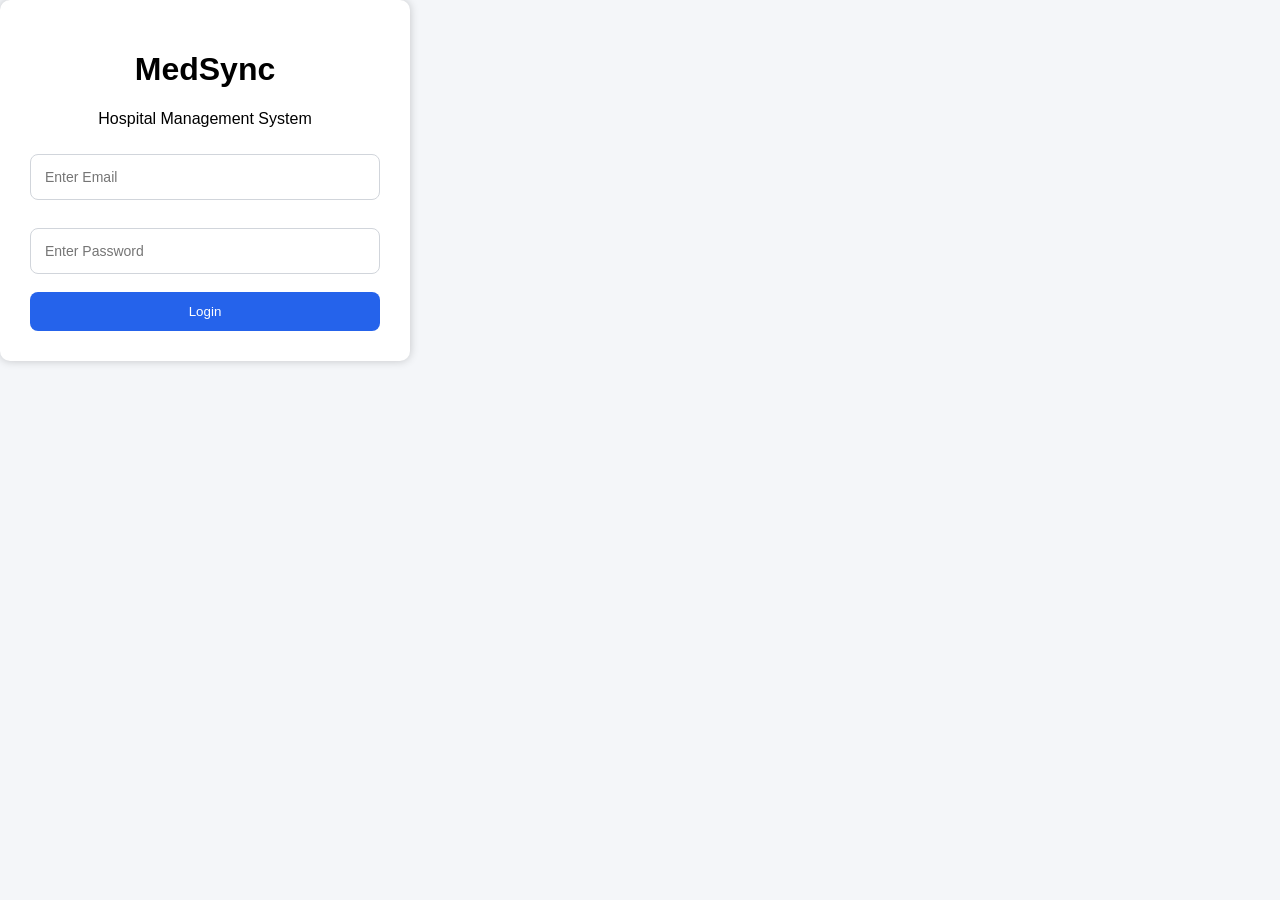
==== frontend/index.html @ 530ccb3b "MedSync portfolio release v1" ====
<!DOCTYPE html>
<html lang="en">
<head>

    <meta charset="UTF-8">

    <title>MedSync Login</title>

    <link rel="stylesheet"
          href="css/style.css">

</head>

<body>

<div class="login-container">

    <h1>MedSync</h1>

    <p>Hospital Management System</p>

    <input
            type="email"
            id="email"
            placeholder="Enter Email">

    <input
            type="password"
            id="password"
            placeholder="Enter Password">

    <button onclick="login()">
        Login
    </button>

</div>

<script src="js/api.js"></script>
<script src="js/auth.js"></script>

</body>
</html>
---- frontend/css/style.css ----
/* body{

    font-family: Arial, sans-serif;

    background:#f4f6f9;

    display:flex;

    justify-content:center;

    align-items:center;

    height:100vh;
} */

body {
    font-family: Arial, sans-serif;
    background: #f4f6f9;
    margin: 0;
    padding: 0;
}

.login-page {
    display: flex;
    justify-content: center;
    align-items: center;
    height: 100vh;
}

.login-container {

    width: 350px;

    background: white;

    padding: 30px;

    border-radius: 10px;

    box-shadow: 0 0 10px rgba(0, 0, 0, 0.2);

    text-align: center;
}

input {

    width: 100%;

    padding: 12px;

    margin: 10px 0;

    box-sizing: border-box;
}

button {

    width: 100%;
    padding: 12px;
    background: #2563eb;
    color: white;
    border: none;
    border-radius: 8px;
    cursor: pointer;
}

button:hover {

    background: #1d4ed8;
}

.sidebar {
    position: fixed;
    left: 0;
    top: 0;
    width: 220px;
    height: 100vh;
    background: #1e3a8a;
}

.main-content {
    margin-left: 220px;
    padding: 30px;
}

.sidebar h2 {

    text-align: center;
}

.sidebar a {
    transition: 0.3s;
    display: block;
    color: white;
    text-decoration: none;
    padding: 15px 20px;
}

.sidebar a:hover {

    background: #1e40af;
    padding-left: 15px;
    transition: 0.3s;
}

.navbar {

    background: white;

    padding: 20px;

    box-shadow: 0 2px 5px rgba(0, 0, 0, 0.1);
}

.dashboard-container {

    display: flex;

    gap: 20px;

    padding: 30px;
}

.card {

    width: 250px;
    background: white;
    padding: 20px;
    border-radius: 10px;
    box-shadow: 0 2px 10px rgba(0, 0, 0, 0.1);
    text-align: center;
    /* transition:0.3s; */
    transition: all 0.3s ease;
}

.card:hover {

    transform: translateY(-5px);
    box-shadow: 0 10px 25px rgba(0, 0, 0, 0.15);
}

.form-container {

    background: white;
    padding: 20px;
    margin: 20px;
    border-radius: 10px;
}

.table-container {

    background: white;
    margin: 20px;
    padding: 20px;
    border-radius: 10px;
}

table {

    width: 100%;
    border-collapse: collapse;
}

th,
td {

    border: 1px solid #ddd;
    padding: 12px;
    text-align: left;
}

th {

    background: #2563eb;
    color: white;
}

input,
select {
    width: 100%;
    padding: 14px;
    margin-bottom: 18px;
    border: 1px solid #d1d5db;
    border-radius: 8px;
    font-size: 14px;
    background: white;
    box-sizing: border-box;
}

.table-container {
    overflow-x: auto;
}

.table-card {
    background: white;
    padding: 20px;
    border-radius: 10px;
    box-shadow: 0 2px 10px rgba(0, 0, 0, .1);
    overflow-x: auto;
}

table {
    width: 100%;
    border-collapse: collapse;
}

.main-content h1 {
    margin-bottom: 20px;
    color: #1e293b;
}

.ai-box {

    background: white;
    min-height: 200px;
    padding: 20px;
    border-radius: 10px;
    line-height: 1.8;
    font-size: 15px;
}

.chart-container {

    width: 90%;
    margin: 30px auto;
    background: white;
    padding: 20px;
    border-radius: 10px;
    box-shadow: 0 2px 10px rgba(0, 0, 0, 0.1);
}

footer{

    text-align:center;
    padding:20px;
    background:white;
    margin-top:30px;
    color:#666;
   border-top:1px solid #ddd;
}
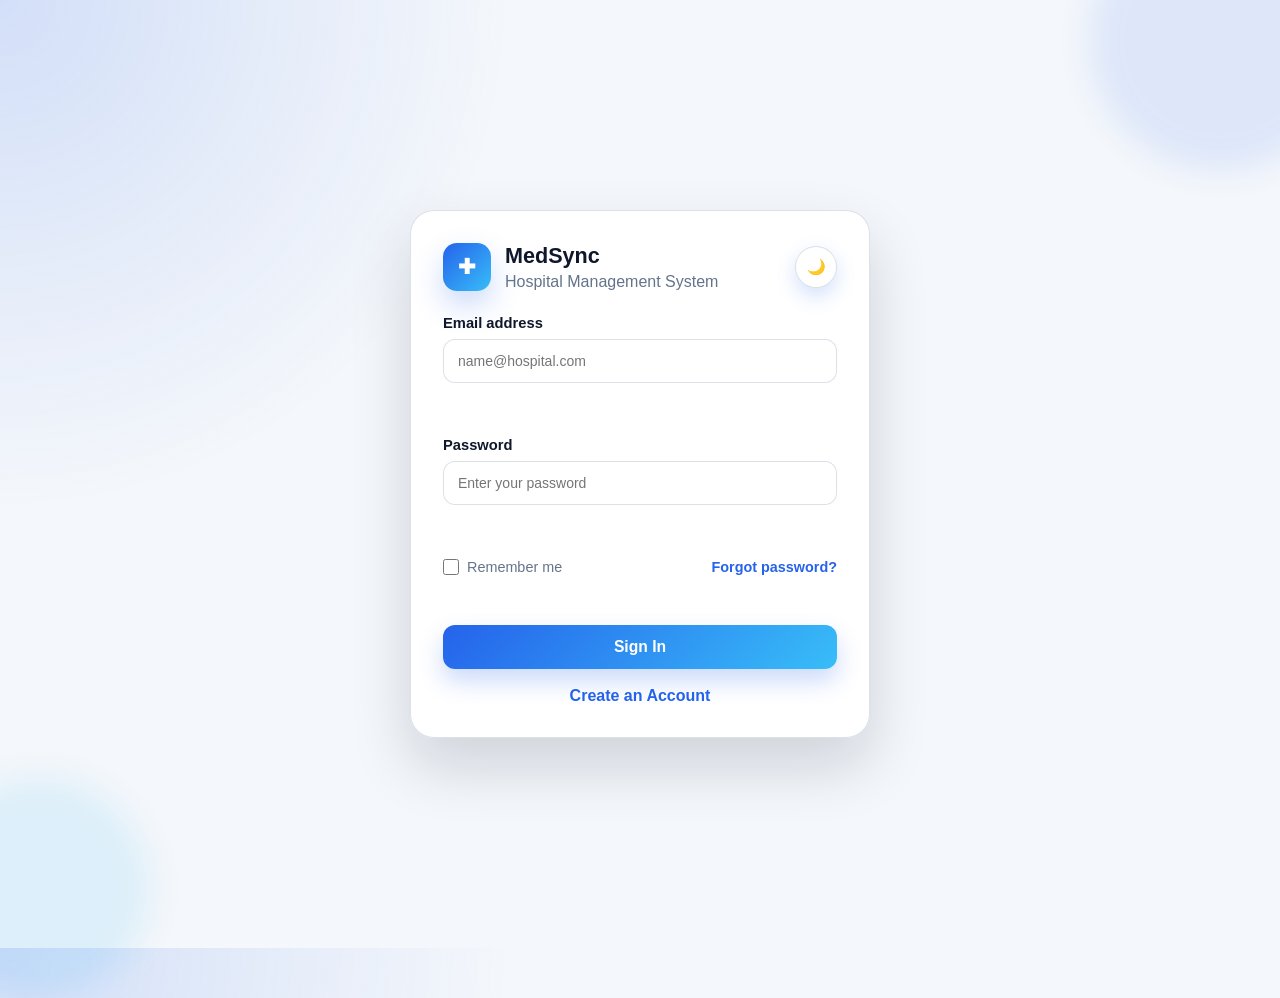
==== commit b452080d: "docs: update README with latest project features" ====
--- a/frontend/index.html
+++ b/frontend/index.html
@@ -1,42 +1,67 @@
 <!DOCTYPE html>
 <html lang="en">
 <head>
+    <meta charset="UTF-8">
+    <meta name="viewport" content="width=device-width, initial-scale=1.0">
+    <title>MedSync Login</title>
+    <link rel="stylesheet" href="css/style.css">
+</head>
+<body class="auth-page">
+    <div class="auth-background" aria-hidden="true">
+        <div class="orb orb-one"></div>
+        <div class="orb orb-two"></div>
+    </div>
 
-    <meta charset="UTF-8">
+    <div class="auth-shell">
+        <div class="auth-card">
+            <div class="auth-header">
+                <div class="brand-mark">✚</div>
+                <div>
+                    <h1>MedSync</h1>
+                    <p>Hospital Management System</p>
+                </div>
+                <button type="button" id="themeToggle" class="theme-toggle" aria-label="Toggle dark mode">
+                    <span class="theme-icon">🌙</span>
+                </button>
+            </div>
 
-    <title>MedSync Login</title>
+            <form id="loginForm" novalidate>
+                <div class="field-group">
+                    <label for="email">Email address</label>
+                    <input type="email" id="email" name="email" placeholder="name@hospital.com" required>
+                    <span class="field-error" id="emailError"></span>
+                </div>
 
-    <link rel="stylesheet"
-          href="css/style.css">
+                <div class="field-group">
+                    <label for="password">Password</label>
+                    <input type="password" id="password" name="password" placeholder="Enter your password" required>
+                    <span class="field-error" id="passwordError"></span>
+                </div>
 
-</head>
+                <div class="helper-row">
+                    <label class="checkbox-row" for="rememberMe">
+                        <input type="checkbox" id="rememberMe" name="rememberMe">
+                        <span>Remember me</span>
+                    </label>
+                    <a href="mailto:support@medsync.com?subject=Password%20Reset" class="text-link">Forgot password?</a>
+                </div>
 
-<body>
+                <div id="formStatus" class="form-status" role="status" aria-live="polite"></div>
 
-<div class="login-container">
+                <button type="submit" id="loginButton" class="primary-btn">
+                    <span class="btn-label">Sign In</span>
+                    <span class="btn-spinner" aria-hidden="true"></span>
+                </button>
 
-    <h1>MedSync</h1>
+                <p class="footer-text">
+                    <a href="register.html" class="text-link">Create an Account</a>
+                </p>
+            </form>
+        </div>
+    </div>
 
-    <p>Hospital Management System</p>
-
-    <input
-            type="email"
-            id="email"
-            placeholder="Enter Email">
-
-    <input
-            type="password"
-            id="password"
-            placeholder="Enter Password">
-
-    <button onclick="login()">
-        Login
-    </button>
-
-</div>
-
-<script src="js/api.js"></script>
-<script src="js/auth.js"></script>
-
+    <script src="js/api.js"></script>
+    <script src="js/common.js"></script>
+    <script src="js/auth.js"></script>
 </body>
 </html>
--- a/frontend/css/style.css
+++ b/frontend/css/style.css
@@ -1,73 +1,354 @@
-/* body{
-
-    font-family: Arial, sans-serif;
-
-    background:#f4f6f9;
-
-    display:flex;
-
-    justify-content:center;
-
-    align-items:center;
-
-    height:100vh;
-} */
+ :root {
+    color-scheme: light;
+    --bg: #f4f7fb;
+    --panel: rgba(255, 255, 255, 0.94);
+    --panel-strong: #ffffff;
+    --text: #0f172a;
+    --muted: #64748b;
+    --border: rgba(148, 163, 184, 0.32);
+    --accent: #2563eb;
+    --accent-dark: #1d4ed8;
+    --accent-soft: rgba(37, 99, 235, 0.14);
+    --danger: #dc2626;
+    --shadow: 0 28px 60px rgba(15, 23, 42, 0.16);
+}
+
 
 body {
     font-family: Arial, sans-serif;
-    background: #f4f6f9;
+    background: var(--bg);
     margin: 0;
     padding: 0;
 }
 
-.login-page {
+body.theme-dark {
+    color-scheme: dark;
+    --bg: #020617;
+    --panel: rgba(15, 23, 42, 0.94);
+    --panel-strong: #111827;
+    --text: #f8fafc;
+    --muted: #94a3b8;
+    --border: rgba(148, 163, 184, 0.18);
+    --accent: #60a5fa;
+    --accent-dark: #3b82f6;
+    --accent-soft: rgba(96, 165, 250, 0.16);
+    --danger: #f87171;
+    --shadow: 0 28px 70px rgba(2, 6, 23, 0.45);
+}
+
+
+.auth-page {
+    min-height: 100vh;
     display: flex;
+    align-items: center;
     justify-content: center;
+    padding: 24px;
+    position: relative;
+    overflow: hidden;
+    background: radial-gradient(circle at top left, rgba(37, 99, 235, 0.16), transparent 32%), var(--bg);
+    color: var(--text);
+}
+
+.auth-background {
+    position: absolute;
+    inset: 0;
+    pointer-events: none;
+}
+
+
+
+.orb {
+    position: absolute;
+    border-radius: 50%;
+    filter: blur(16px);
+    opacity: 0.5;
+    animation: float 10s ease-in-out infinite;
+}
+
+
+.orb-one {
+    width: 260px;
+    height: 260px;
+    background: rgba(37, 99, 235, 0.22);
+    top: -90px;
+    right: -70px;
+}
+
+
+.orb-two {
+    width: 220px;
+    height: 220px;
+    background: rgba(14, 165, 233, 0.2);
+    left: -70px;
+    bottom: -50px;
+    animation-delay: -4s;
+}
+
+
+.auth-shell {
+    width: min(100%, 460px);
+    position: relative;
+    z-index: 1;
+}
+
+
+.auth-card {
+    background: var(--panel);
+    backdrop-filter: blur(18px);
+    border: 1px solid var(--border);
+    border-radius: 24px;
+    box-shadow: var(--shadow);
+    padding: 32px;
+    animation: fadeUp 0.5s ease;
+}
+
+
+.auth-header {
+    display: flex;
     align-items: center;
-    height: 100vh;
-}
-
-.login-container {
-
-    width: 350px;
-
-    background: white;
-
-    padding: 30px;
-
-    border-radius: 10px;
-
-    box-shadow: 0 0 10px rgba(0, 0, 0, 0.2);
-
+    gap: 14px;
+    margin-bottom: 24px;
+}
+
+
+.brand-mark {
+    width: 48px;
+    height: 48px;
+    display: grid;
+    place-items: center;
+    border-radius: 14px;
+    background: linear-gradient(135deg, var(--accent), #38bdf8);
+    color: white;
+    font-size: 1.3rem;
+    font-weight: 700;
+    box-shadow: 0 14px 30px rgba(37, 99, 235, 0.24);
+}
+
+
+.auth-header h1 {
+    margin: 0;
+    font-size: 1.35rem;
+}
+
+
+.auth-header p {
+    margin: 4px 0 0;
+    color: var(--muted);
+}
+
+
+.theme-toggle {
+    margin-left: auto;
+    border: 1px solid var(--border);
+    background: var(--panel-strong);
+    color: var(--text);
+    border-radius: 999px;
+    width: 42px;
+    height: 42px;
+    cursor: pointer;
+    transition: transform 0.2s ease, background-color 0.2s ease;
+}
+
+
+.theme-toggle:hover {
+    transform: translateY(-1px);
+}
+
+
+.field-group {
+    margin-bottom: 14px;
+}
+
+
+.field-group label {
+    display: block;
+    margin-bottom: 8px;
+    font-size: 0.92rem;
+    font-weight: 600;
+}
+
+
+.auth-card input {
+    width: 100%;
+    padding: 13px 14px;
+    border: 1px solid var(--border);
+    border-radius: 12px;
+    background: var(--panel-strong);
+    color: var(--text);
+    box-sizing: border-box;
+    transition: border-color 0.2s ease, box-shadow 0.2s ease;
+}
+
+
+.auth-card input:focus {
+    outline: none;
+    border-color: var(--accent);
+    box-shadow: 0 0 0 4px var(--accent-soft);
+}
+
+
+.field-error {
+    display: block;
+    min-height: 16px;
+    margin-top: 6px;
+    color: var(--danger);
+    font-size: 0.82rem;
+}
+
+
+.helper-row {
+    display: flex;
+    justify-content: space-between;
+    align-items: center;
+    gap: 12px;
+    margin: 10px 0 18px;
+    font-size: 0.9rem;
+}
+
+
+.checkbox-row {
+    display: inline-flex;
+    align-items: center;
+    gap: 8px;
+    color: var(--muted);
+}
+
+
+.checkbox-row input {
+    width: 16px;
+    height: 16px;
+    margin: 0;
+}
+
+
+.text-link {
+    color: var(--accent);
+    text-decoration: none;
+    font-weight: 600;
+}
+
+
+.text-link:hover {
+    text-decoration: underline;
+}
+
+
+.form-status {
+    min-height: 20px;
+    margin-bottom: 12px;
+    color: var(--accent);
+    font-size: 0.95rem;
+}
+
+
+.form-status.error {
+    color: var(--danger);
+}
+
+
+.primary-btn {
+    width: 100%;
+    border: none;
+    border-radius: 12px;
+    padding: 13px 14px;
+    font-size: 0.98rem;
+    cursor: pointer;
+    transition: transform 0.2s ease, box-shadow 0.2s ease, background-color 0.2s ease;
+    background: linear-gradient(135deg, var(--accent), #38bdf8);
+    color: white;
+    font-weight: 700;
+    position: relative;
+    box-shadow: 0 12px 24px rgba(37, 99, 235, 0.24);
+}
+
+
+.primary-btn:hover {
+    transform: translateY(-1px);
+}
+
+
+.primary-btn.is-loading {
+    pointer-events: none;
+    opacity: 0.9;
+}
+
+
+.btn-spinner {
+    display: none;
+    width: 16px;
+    height: 16px;
+    border: 2px solid rgba(255, 255, 255, 0.5);
+    border-top-color: white;
+    border-radius: 50%;
+    animation: spin 0.8s linear infinite;
+    margin-left: 8px;
+}
+
+
+.primary-btn.is-loading .btn-label {
+    display: none;
+}
+
+
+.primary-btn.is-loading .btn-spinner {
+    display: inline-block;
+}
+
+
+.footer-text {
     text-align: center;
-}
-
-input {
-
-    width: 100%;
-
-    padding: 12px;
-
-    margin: 10px 0;
-
-    box-sizing: border-box;
-}
-
-button {
-
-    width: 100%;
-    padding: 12px;
-    background: #2563eb;
-    color: white;
-    border: none;
-    border-radius: 8px;
-    cursor: pointer;
-}
-
-button:hover {
-
-    background: #1d4ed8;
-}
+    margin: 18px 0 0;
+    color: var(--muted);
+}
+
+
+@keyframes fadeUp {
+    from {
+        opacity: 0;
+        transform: translateY(10px);
+    }
+    to {
+        opacity: 1;
+        transform: translateY(0);
+    }
+}
+
+
+@keyframes float {
+    0%,
+    100% {
+        transform: translate3d(0, 0, 0);
+    }
+    50% {
+        transform: translate3d(0, 18px, 0);
+    }
+}
+
+
+@keyframes spin {
+    to {
+        transform: rotate(360deg);
+    }
+}
+
+
+@media (max-width: 560px) {
+    .auth-card {
+        padding: 24px;
+    }
+
+
+    .social-row {
+        grid-template-columns: 1fr;
+    }
+
+
+    .helper-row {
+        flex-direction: column;
+        align-items: flex-start;
+    }
+}
+
 
 .sidebar {
     position: fixed;
@@ -78,15 +359,19 @@
     background: #1e3a8a;
 }
 
+
 .main-content {
     margin-left: 220px;
     padding: 30px;
 }
 
+
 .sidebar h2 {
 
+
     text-align: center;
 }
+
 
 .sidebar a {
     transition: 0.3s;
@@ -96,32 +381,44 @@
     padding: 15px 20px;
 }
 
+
 .sidebar a:hover {
+
 
     background: #1e40af;
     padding-left: 15px;
     transition: 0.3s;
 }
 
+
 .navbar {
 
+
     background: white;
 
+
     padding: 20px;
 
+
     box-shadow: 0 2px 5px rgba(0, 0, 0, 0.1);
 }
 
+
 .dashboard-container {
 
+
     display: flex;
 
+
     gap: 20px;
 
+
     padding: 30px;
 }
 
+
 .card {
+
 
     width: 250px;
     background: white;
@@ -133,13 +430,17 @@
     transition: all 0.3s ease;
 }
 
+
 .card:hover {
+
 
     transform: translateY(-5px);
     box-shadow: 0 10px 25px rgba(0, 0, 0, 0.15);
 }
 
+
 .form-container {
+
 
     background: white;
     padding: 20px;
@@ -147,7 +448,9 @@
     border-radius: 10px;
 }
 
+
 .table-container {
+
 
     background: white;
     margin: 20px;
@@ -155,25 +458,32 @@
     border-radius: 10px;
 }
 
+
 table {
+
 
     width: 100%;
     border-collapse: collapse;
 }
 
+
 th,
 td {
+
 
     border: 1px solid #ddd;
     padding: 12px;
     text-align: left;
 }
 
+
 th {
+
 
     background: #2563eb;
     color: white;
 }
+
 
 input,
 select {
@@ -187,9 +497,11 @@
     box-sizing: border-box;
 }
 
+
 .table-container {
     overflow-x: auto;
 }
+
 
 .table-card {
     background: white;
@@ -199,17 +511,21 @@
     overflow-x: auto;
 }
 
+
 table {
     width: 100%;
     border-collapse: collapse;
 }
 
+
 .main-content h1 {
     margin-bottom: 20px;
     color: #1e293b;
 }
 
+
 .ai-box {
+
 
     background: white;
     min-height: 200px;
@@ -219,7 +535,9 @@
     font-size: 15px;
 }
 
+
 .chart-container {
+
 
     width: 90%;
     margin: 30px auto;
@@ -229,7 +547,9 @@
     box-shadow: 0 2px 10px rgba(0, 0, 0, 0.1);
 }
 
+
 footer{
+
 
     text-align:center;
     padding:20px;
@@ -237,4 +557,154 @@
     margin-top:30px;
     color:#666;
    border-top:1px solid #ddd;
+}
+
+
+
+
+
+/* ===========================
+   Buttons
+=========================== */
+
+button,
+.btn {
+    display: inline-flex;
+    align-items: center;
+    justify-content: center;
+
+    width: 100%;
+    padding: 14px 20px;
+
+    border: none;
+    border-radius: 12px;
+
+    cursor: pointer;
+
+    font-size: 15px;
+    font-weight: 600;
+
+    color: #fff;
+
+    background: linear-gradient(
+        135deg,
+        #2563eb,
+        #3b82f6
+    );
+
+    transition: all .25s ease;
+
+    box-shadow: 0 8px 20px rgba(37,99,235,.20);
+}
+
+button:hover,
+.btn:hover {
+
+    transform: translateY(-2px);
+
+    box-shadow: 0 14px 28px rgba(37,99,235,.30);
+}
+
+button:active,
+.btn:active {
+
+    transform: scale(.98);
+}
+
+button:disabled,
+.btn:disabled {
+
+    opacity: .6;
+
+    cursor: not-allowed;
+
+    transform: none;
+
+    box-shadow: none;
+}
+.btn-danger {
+
+    background: linear-gradient(
+        135deg,
+        #dc2626,
+        #ef4444
+    );
+}
+
+.btn-danger:hover {
+
+    box-shadow: 0 12px 25px rgba(220,38,38,.30);
+}
+.btn-danger {
+
+    background: linear-gradient(
+        135deg,
+        #dc2626,
+        #ef4444
+    );
+}
+
+.btn-danger:hover {
+
+    box-shadow: 0 12px 25px rgba(220,38,38,.30);
+}
+.btn-success{
+
+    background:linear-gradient(
+        135deg,
+        #16a34a,
+        #22c55e
+    );
+}
+.btn-sm{
+
+    width:auto;
+
+    padding:8px 16px;
+
+    font-size:13px;
+
+    border-radius:8px;
+}
+
+.btn.loading{
+
+    pointer-events:none;
+
+    opacity:.8;
+}
+
+.btn.loading::after{
+
+    content:"";
+
+    width:16px;
+    height:16px;
+
+    margin-left:10px;
+
+    border:2px solid rgba(255,255,255,.4);
+
+    border-top:2px solid white;
+
+    border-radius:50%;
+
+    animation:spin .8s linear infinite;
+}
+
+@keyframes spin{
+
+    to{
+
+        transform:rotate(360deg);
+    }
+}
+button,
+.btn {
+    background: linear-gradient(
+        135deg,
+        var(--accent),
+        var(--accent-dark)
+    );
+    color: white;
 }
